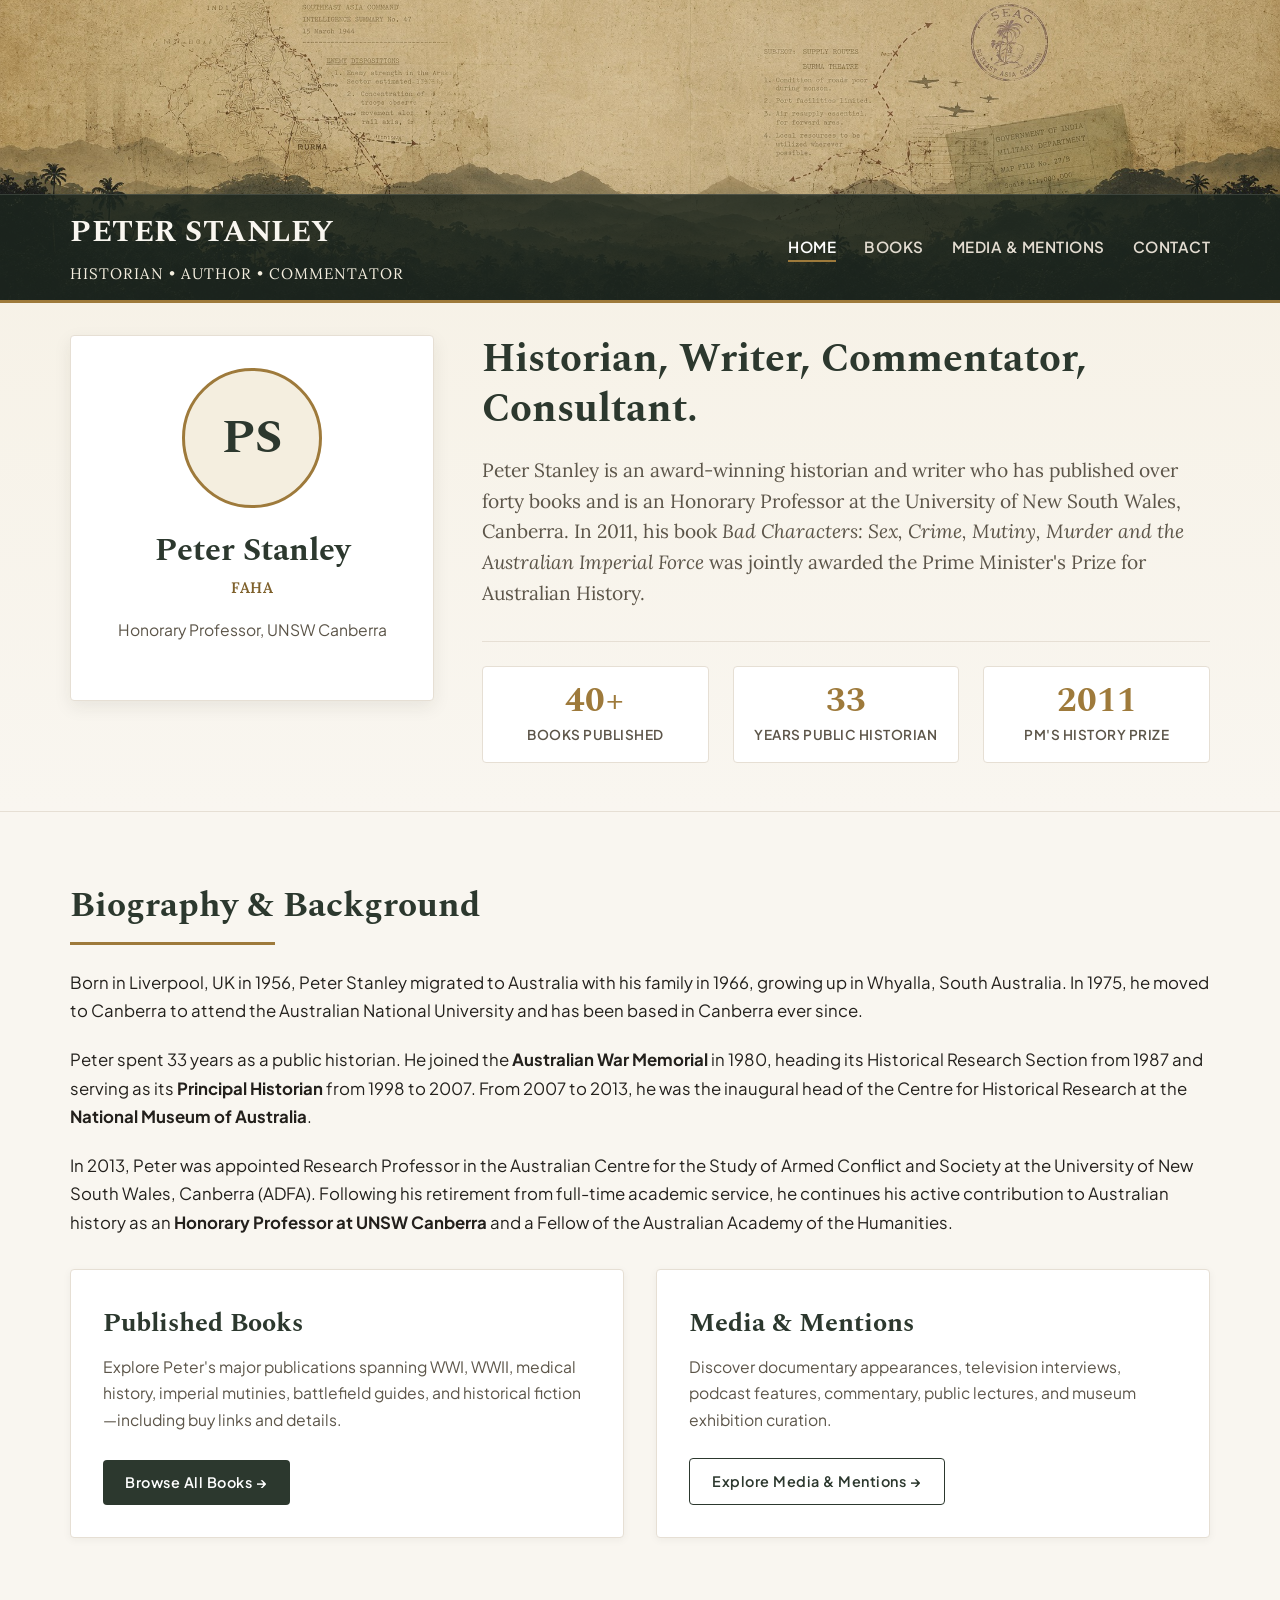
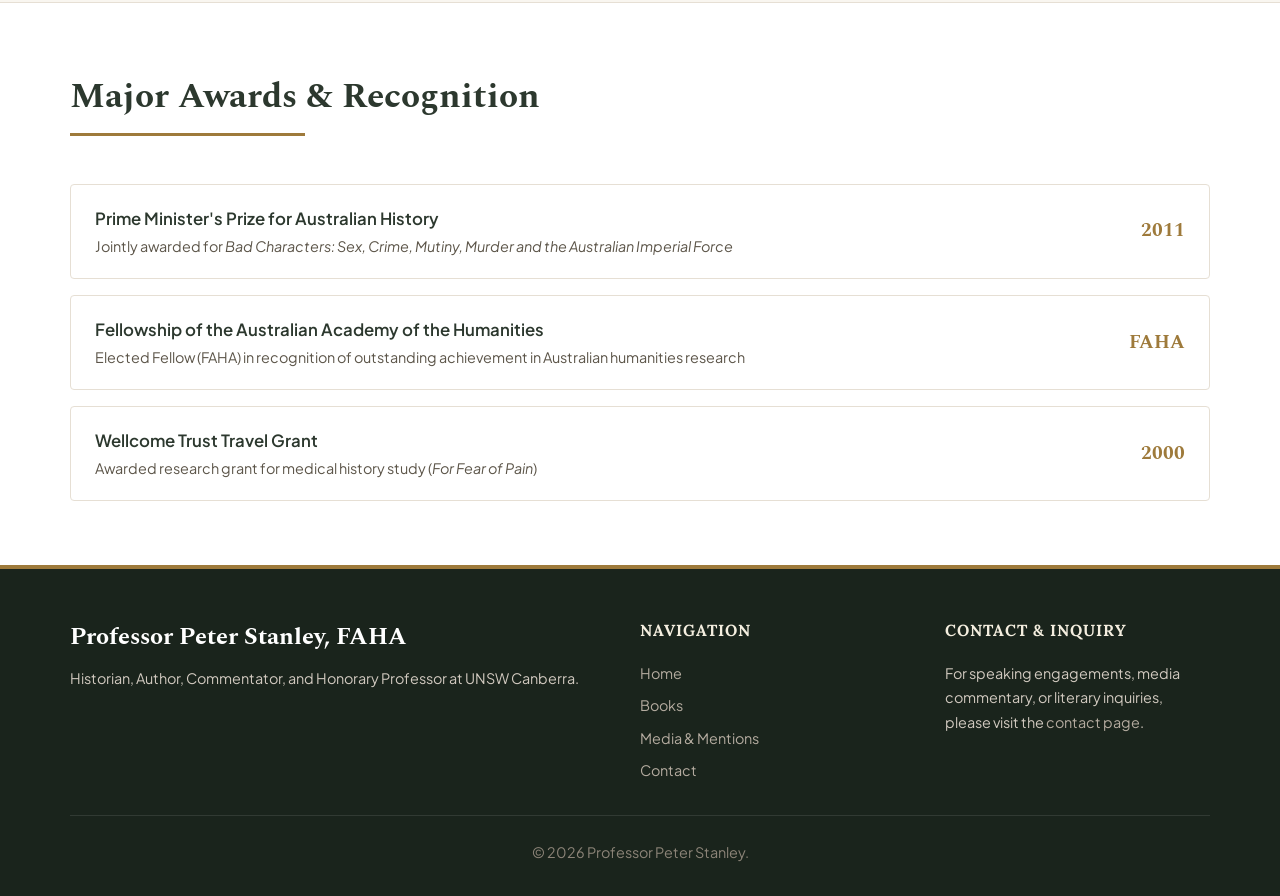
==== index.html @ 70f0b4b2 "Checkpoint researched historian site" ====
<!DOCTYPE html>
<html lang="en">
<head>
  <meta charset="UTF-8">
  <meta name="viewport" content="width=device-width, initial-scale=1.0">
  <title>Professor Peter Stanley, FAHA | Historian & Author</title>
  <meta name="description" content="Official website of Professor Peter Stanley FAHA, award-winning Australian military and social historian, author of over 40 books.">
  <link rel="stylesheet" href="css/style.css">
</head>
<body>

  <!-- Header Banner & Overlay Navigation -->
  <header class="site-header">
    <div class="banner-wrapper">
      <img src="assets/header-banner.jpg" alt="SEAC Intelligence Summary & Burma Map Banner" class="banner-img">
    </div>
    <nav class="site-brand-nav">
      <div class="container brand-nav-container">
        <div class="site-title">
          PETER STANLEY
          <span>Historian • Author • Commentator</span>
        </div>
        <button class="nav-toggle" aria-label="Toggle Navigation">&#9776;</button>
        <div class="main-nav">
          <ul>
            <li><a href="index.html" class="active">Home</a></li>
            <li><a href="books.html">Books</a></li>
            <li><a href="media.html">Media & Mentions</a></li>
            <li><a href="contact.html">Contact</a></li>
          </ul>
        </div>
      </div>
    </nav>
  </header>

  <!-- Hero Section -->
  <section class="hero-section">
    <div class="container hero-grid">
      
      <!-- Profile Card -->
      <div class="hero-profile-card">
        <div class="profile-avatar-placeholder">PS</div>
        <h1 class="profile-name">Peter Stanley</h1>
        <div class="profile-postnominal">FAHA</div>
        <p class="card-desc">Honorary Professor, UNSW Canberra</p>
      </div>

      <!-- Hero Content -->
      <div class="hero-content-box">
        <h2 class="hero-tagline">Historian, Writer, Commentator, Consultant.</h2>
        <p class="hero-lead">
          Peter Stanley is an award-winning historian and writer who has published over forty books and is an Honorary Professor at the University of New South Wales, Canberra. In 2011, his book <em>Bad Characters: Sex, Crime, Mutiny, Murder and the Australian Imperial Force</em> was jointly awarded the Prime Minister's Prize for Australian History.
        </p>

        <!-- Stats Grid -->
        <div class="hero-stats">
          <div class="stat-card">
            <div class="stat-number">40+</div>
            <div class="stat-label">Books Published</div>
          </div>
          <div class="stat-card">
            <div class="stat-number">33</div>
            <div class="stat-label">Years Public Historian</div>
          </div>
          <div class="stat-card">
            <div class="stat-number">2011</div>
            <div class="stat-label">PM's History Prize</div>
          </div>
        </div>
      </div>

    </div>
  </section>

  <!-- Biography Section -->
  <section class="section">
    <div class="container">
      <h2 class="section-title">Biography & Background</h2>
      <div class="bio-content">
        <p>
          Born in Liverpool, UK in 1956, Peter Stanley migrated to Australia with his family in 1966, growing up in Whyalla, South Australia. In 1975, he moved to Canberra to attend the Australian National University and has been based in Canberra ever since.
        </p>
        <p>
          Peter spent 33 years as a public historian. He joined the <strong>Australian War Memorial</strong> in 1980, heading its Historical Research Section from 1987 and serving as its <strong>Principal Historian</strong> from 1998 to 2007. From 2007 to 2013, he was the inaugural head of the Centre for Historical Research at the <strong>National Museum of Australia</strong>.
        </p>
        <p>
          In 2013, Peter was appointed Research Professor in the Australian Centre for the Study of Armed Conflict and Society at the University of New South Wales, Canberra (ADFA). Following his retirement from full-time academic service, he continues his active contribution to Australian history as an <strong>Honorary Professor at UNSW Canberra</strong> and a Fellow of the Australian Academy of the Humanities.
        </p>
      </div>

      <!-- Feature Cards Grid -->
      <div class="cards-grid">
        <div class="feature-card">
          <div>
            <h3 class="card-title">Published Books</h3>
            <p class="card-desc">
              Explore Peter's major publications spanning WWI, WWII, medical history, imperial mutinies, battlefield guides, and historical fiction—including buy links and details.
            </p>
          </div>
          <div>
            <a href="books.html" class="btn btn-primary">Browse All Books &rarr;</a>
          </div>
        </div>

        <div class="feature-card">
          <div>
            <h3 class="card-title">Media & Mentions</h3>
            <p class="card-desc">
              Discover documentary appearances, television interviews, podcast features, commentary, public lectures, and museum exhibition curation.
            </p>
          </div>
          <div>
            <a href="media.html" class="btn btn-outline">Explore Media & Mentions &rarr;</a>
          </div>
        </div>
      </div>
    </div>
  </section>

  <!-- Major Honors Section -->
  <section class="section" style="background-color: var(--color-card-bg); border-top: 1px solid var(--color-card-border);">
    <div class="container">
      <h2 class="section-title">Major Awards & Recognition</h2>
      <ul class="awards-list">
        <li class="award-item">
          <div>
            <div class="award-name">Prime Minister's Prize for Australian History</div>
            <div class="award-detail">Jointly awarded for <em>Bad Characters: Sex, Crime, Mutiny, Murder and the Australian Imperial Force</em></div>
          </div>
          <div class="award-year">2011</div>
        </li>
        <li class="award-item">
          <div>
            <div class="award-name">Fellowship of the Australian Academy of the Humanities</div>
            <div class="award-detail">Elected Fellow (FAHA) in recognition of outstanding achievement in Australian humanities research</div>
          </div>
          <div class="award-year">FAHA</div>
        </li>
        <li class="award-item">
          <div>
            <div class="award-name">Wellcome Trust Travel Grant</div>
            <div class="award-detail">Awarded research grant for medical history study (<em>For Fear of Pain</em>)</div>
          </div>
          <div class="award-year">2000</div>
        </li>
      </ul>
    </div>
  </section>

  <!-- Footer -->
  <footer class="site-footer">
    <div class="container">
      <div class="footer-grid">
        <div class="footer-brand">
          <h3>Professor Peter Stanley, FAHA</h3>
          <p>Historian, Author, Commentator, and Honorary Professor at UNSW Canberra.</p>
        </div>
        <div class="footer-links">
          <h4>Navigation</h4>
          <ul>
            <li><a href="index.html">Home</a></li>
            <li><a href="books.html">Books</a></li>
            <li><a href="media.html">Media & Mentions</a></li>
            <li><a href="contact.html">Contact</a></li>
          </ul>
        </div>
        <div class="footer-links">
          <h4>Contact & Inquiry</h4>
          <p>For speaking engagements, media commentary, or literary inquiries, please visit the <a href="contact.html">contact page</a>.</p>
        </div>
      </div>
      <div class="footer-bottom">
        <p>&copy; 2026 Professor Peter Stanley.</p>
      </div>
    </div>
  </footer>

  <script src="js/main.js"></script>
</body>
</html>
---- css/style.css ----
/* ==========================================================================
   Peter Stanley - Historian & Author
   Design System & Main Stylesheet
   ========================================================================== */

/* Fonts Import */
@import url('https://fonts.googleapis.com/css2?family=Spectral:ital,wght@0,400;0,600;0,700;1,400&family=Lora:ital,wght@0,400;0,500;1,400&family=Plus+Jakarta+Sans:wght@400;500;600;700&display=swap');

/* Color Variables derived from Vintage Map Header Banner */
:root {
  --color-bg: #F9F6F0;
  --color-card-bg: #FFFFFF;
  --color-card-border: #E6DFD4;
  --color-text-main: #23201C;
  --color-text-muted: #5C5549;
  --color-text-light: #807667;
  
  --color-primary: #2C382E;      /* Deep Olive / Jungle Green */
  --color-primary-hover: #1E281F;
  --color-accent: #9E7A3B;       /* Vintage Brass / Sepia Gold */
  --color-accent-hover: #7E602B;
  --color-accent-light: #F4EEDF;
  
  --font-heading: 'Spectral', Georgia, serif;
  --font-subheading: 'Lora', serif;
  --font-body: 'Plus Jakarta Sans', -apple-system, BlinkMacSystemFont, sans-serif;
  
  --shadow-sm: 0 2px 8px rgba(35, 32, 28, 0.05);
  --shadow-md: 0 6px 18px rgba(35, 32, 28, 0.08);
  --shadow-lg: 0 12px 30px rgba(35, 32, 28, 0.12);
  
  --radius-sm: 4px;
  --radius-md: 4px;
  --radius-lg: 4px;
  
  --max-width: 1140px;
}

/* Reset & Base Styles */
*, *::before, *::after {
  box-sizing: border-box;
  margin: 0;
  padding: 0;
}

html {
  font-size: 16px;
  scroll-behavior: smooth;
}

body {
  background-color: var(--color-bg);
  color: var(--color-text-main);
  font-family: var(--font-body);
  font-size: 1.05rem;
  line-height: 1.7;
  -webkit-font-smoothing: antialiased;
}

a {
  color: var(--color-accent-hover);
  text-decoration: none;
  transition: color 0.2s ease, border-color 0.2s ease;
}

a:hover {
  color: var(--color-primary);
}

img {
  max-width: 100%;
  height: auto;
  display: block;
}

/* Layout Utilities */
.container {
  width: 90%;
  max-width: var(--max-width);
  margin: 0 auto;
}

/* Top Banner Header & Nav Overlay */
.site-header {
  position: relative;
  width: 100%;
  background-color: #1A241C;
  border-bottom: 3px solid var(--color-accent);
}

.banner-wrapper {
  width: 100%;
  height: 300px;
  overflow: hidden;
  position: relative;
}

.banner-img {
  width: 100%;
  height: 100%;
  object-fit: cover;
  object-position: center bottom;
  filter: contrast(1.05) brightness(0.95);
}

@media (max-width: 768px) {
  .banner-wrapper {
    height: 180px;
  }
}

/* Brand Bar & Navigation (Overlays the bottom of banner image) */
.site-brand-nav {
  position: absolute;
  bottom: 0;
  left: 0;
  right: 0;
  z-index: 100;
  background-color: rgba(28, 38, 30, 0.8);
  border-top: 1px solid rgba(255, 255, 255, 0.12);
  color: #F9F6F0;
  transition: all 0.3s ease;
}

.site-brand-nav.is-sticky {
  position: fixed;
  top: 0;
  bottom: auto;
  background-color: #232D25;
  box-shadow: 0 4px 20px rgba(0,0,0,0.3);
  border-top: none;
}

.brand-nav-container {
  display: flex;
  justify-content: space-between;
  align-items: center;
  padding: 0.85rem 0;
}

.site-title {
  font-family: var(--font-heading);
  font-size: 1.85rem;
  font-weight: 700;
  color: #F9F6F0;
  letter-spacing: 0.5px;
}

.site-title span {
  font-family: var(--font-subheading);
  font-size: 0.95rem;
  font-weight: 400;
  color: var(--color-accent-light);
  display: block;
  letter-spacing: 1px;
  text-transform: uppercase;
  margin-top: 2px;
}

/* Navigation Links */
.main-nav ul {
  display: flex;
  list-style: none;
  gap: 1.75rem;
}

.main-nav a {
  color: #E2DBD0;
  font-family: var(--font-body);
  font-size: 0.95rem;
  font-weight: 600;
  letter-spacing: 0.5px;
  text-transform: uppercase;
  padding: 0.4rem 0;
  position: relative;
}

.main-nav a::after {
  content: '';
  position: absolute;
  bottom: 0;
  left: 0;
  width: 0;
  height: 2px;
  background-color: var(--color-accent);
  transition: width 0.25s ease;
}

.main-nav a:hover,
.main-nav a.active {
  color: #FFFFFF;
}

.main-nav a:hover::after,
.main-nav a.active::after {
  width: 100%;
}

/* Mobile Nav Toggle */
.nav-toggle {
  display: none;
  background: none;
  border: none;
  color: #F9F6F0;
  font-size: 1.5rem;
  cursor: pointer;
}

/* Hero Section */
.hero-section {
  padding: 2rem 0 3rem;
  background: linear-gradient(180deg, rgba(244, 238, 223, 0.5) 0%, rgba(249, 246, 240, 0) 100%);
  border-bottom: 1px solid var(--color-card-border);
}

.hero-grid {
  display: grid;
  grid-template-columns: 1fr 2fr;
  gap: 3rem;
  align-items: start;
}

@media (max-width: 868px) {
  .hero-grid {
    grid-template-columns: 1fr;
    gap: 2rem;
  }
}

.hero-profile-card {
  background-color: var(--color-card-bg);
  border: 1px solid var(--color-card-border);
  padding: 2rem;
  border-radius: var(--radius-md);
  box-shadow: var(--shadow-md);
  text-align: center;
}

.profile-avatar-placeholder {
  width: 140px;
  height: 140px;
  border-radius: 50%;
  background-color: var(--color-accent-light);
  border: 3px solid var(--color-accent);
  margin: 0 auto 1.5rem;
  display: flex;
  align-items: center;
  justify-content: center;
  font-family: var(--font-heading);
  font-size: 3rem;
  color: var(--color-primary);
  font-weight: 700;
}

.profile-name {
  font-family: var(--font-heading);
  font-size: 2rem;
  color: var(--color-primary);
  line-height: 1.2;
  margin-bottom: 0.3rem;
}

.profile-postnominal {
  font-family: var(--font-subheading);
  font-size: 0.95rem;
  color: var(--color-accent-hover);
  font-weight: 600;
  letter-spacing: 0.5px;
  margin-bottom: 1rem;
}

.profile-badges {
  display: flex;
  flex-direction: column;
  gap: 0.5rem;
  margin-top: 1.25rem;
  font-size: 0.85rem;
  color: var(--color-text-muted);
}

.badge-item {
  background-color: var(--color-bg);
  padding: 0.4rem 0.75rem;
  border-radius: var(--radius-sm);
  border: 1px solid var(--color-card-border);
  font-weight: 500;
}

/* Hero Content */
.hero-tagline {
  font-family: var(--font-heading);
  font-size: 2.5rem;
  color: var(--color-primary);
  line-height: 1.25;
  margin-bottom: 1.25rem;
}

.hero-lead {
  font-family: var(--font-subheading);
  font-size: 1.2rem;
  color: var(--color-text-muted);
  line-height: 1.6;
  margin-bottom: 1.5rem;
}

.hero-stats {
  display: grid;
  grid-template-columns: repeat(3, 1fr);
  gap: 1.5rem;
  margin-top: 2rem;
  padding-top: 1.5rem;
  border-top: 1px solid var(--color-card-border);
}

.stat-card {
  background: var(--color-card-bg);
  padding: 1rem;
  border-radius: var(--radius-sm);
  border: 1px solid var(--color-card-border);
  text-align: center;
}

.stat-number {
  font-family: var(--font-heading);
  font-size: 2.2rem;
  font-weight: 700;
  color: var(--color-accent);
  line-height: 1;
}

.stat-label {
  font-size: 0.85rem;
  font-weight: 600;
  text-transform: uppercase;
  color: var(--color-text-muted);
  margin-top: 0.3rem;
  letter-spacing: 0.5px;
}

/* Main Content Sections */
.section {
  padding: 4rem 0;
}

.section-title {
  font-family: var(--font-heading);
  font-size: 2.2rem;
  color: var(--color-primary);
  margin-bottom: 1.5rem;
  position: relative;
  display: inline-block;
}

.section-title::after {
  content: '';
  display: block;
  width: 50%;
  height: 3px;
  background-color: var(--color-accent);
  margin-top: 0.4rem;
}

.bio-content p {
  margin-bottom: 1.25rem;
  color: var(--color-text-main);
  font-size: 1.05rem;
}

/* Feature Cards Grid */
.cards-grid {
  display: grid;
  grid-template-columns: repeat(auto-fit, minmax(320px, 1fr));
  gap: 2rem;
  margin-top: 2rem;
}

.feature-card {
  background-color: var(--color-card-bg);
  border: 1px solid var(--color-card-border);
  border-radius: var(--radius-md);
  padding: 2rem;
  box-shadow: var(--shadow-sm);
  transition: transform 0.25s ease, box-shadow 0.25s ease;
  display: flex;
  flex-direction: column;
  justify-content: space-between;
}

.feature-card:hover {
  transform: translateY(-4px);
  box-shadow: var(--shadow-md);
}

.book-card { gap: 1rem; }

.book-cover {
  display: block;
  width: 100%;
  height: 290px;
  object-fit: contain;
  object-position: center;
  background: #eee8dc;
  border: 1px solid var(--color-card-border);
}

.card-icon {
  font-size: 2rem;
  margin-bottom: 1rem;
}

.card-title {
  font-family: var(--font-heading);
  font-size: 1.6rem;
  color: var(--color-primary);
  margin-bottom: 0.5rem;
}

.card-subtitle {
  font-family: var(--font-body);
  font-size: 1rem;
  font-weight: 600;
  color: var(--color-primary);
  margin-bottom: 0.75rem;
  line-height: 1.4;
}

.card-desc {
  color: var(--color-text-muted);
  font-size: 0.98rem;
  margin-bottom: 1.5rem;
}

.btn {
  display: inline-flex;
  align-items: center;
  gap: 0.5rem;
  padding: 0.65rem 1.4rem;
  font-family: var(--font-body);
  font-size: 0.9rem;
  font-weight: 600;
  letter-spacing: 0.5px;
  border-radius: var(--radius-sm);
  transition: all 0.2s ease;
  cursor: pointer;
  border: none;
}

.btn-primary {
  background-color: var(--color-primary);
  color: #FFFFFF;
}

.btn-primary:hover {
  background-color: var(--color-primary-hover);
  color: #FFFFFF;
}

.btn-outline {
  background-color: transparent;
  color: var(--color-primary);
  border: 1.5px solid var(--color-primary);
}

.btn-outline:hover {
  background-color: var(--color-primary);
  color: #FFFFFF;
}

/* Honors / Awards Table */
.awards-list {
  list-style: none;
  display: grid;
  gap: 1rem;
  margin-top: 1.5rem;
}

.award-item {
  background-color: var(--color-card-bg);
  border: 1px solid var(--color-card-border);
  padding: 1.25rem 1.5rem;
  border-radius: var(--radius-sm);
  display: flex;
  justify-content: space-between;
  align-items: center;
}

.award-name {
  font-weight: 600;
  color: var(--color-primary);
  font-size: 1.05rem;
}

.award-detail {
  font-size: 0.9rem;
  color: var(--color-text-muted);
}

.award-year {
  font-family: var(--font-heading);
  font-size: 1.2rem;
  font-weight: 700;
  color: var(--color-accent);
}

/* Footer */
.site-footer {
  background-color: #1A241C;
  color: #D2CAC0;
  padding: 3rem 0 2rem;
  border-top: 4px solid var(--color-accent);
  font-size: 0.9rem;
}

.footer-grid {
  display: grid;
  grid-template-columns: 2fr 1fr 1fr;
  gap: 2.5rem;
  margin-bottom: 2rem;
}

@media (max-width: 768px) {
  .footer-grid {
    grid-template-columns: 1fr;
    gap: 2rem;
  }
  
  .main-nav {
    display: none;
  }
  
  .main-nav.open {
    display: block;
    width: 100%;
    margin-top: 1rem;
  }
  
  .main-nav.open ul {
    flex-direction: column;
    gap: 0.75rem;
  }
  
  .nav-toggle {
    display: block;
  }
  
  .hero-stats {
    grid-template-columns: 1fr;
  }
}

.footer-brand h3 {
  font-family: var(--font-heading);
  font-size: 1.5rem;
  color: #FFFFFF;
  margin-bottom: 0.5rem;
}

.footer-links h4 {
  font-family: var(--font-subheading);
  font-size: 1rem;
  color: var(--color-accent-light);
  margin-bottom: 1rem;
  text-transform: uppercase;
  letter-spacing: 1px;
}

.footer-links ul {
  list-style: none;
  display: flex;
  flex-direction: column;
  gap: 0.5rem;
}

.footer-links a {
  color: #B5ACA0;
}

.footer-links a:hover {
  color: #FFFFFF;
}

.footer-bottom {
  border-top: 1px solid rgba(255,255,255,0.1);
  padding-top: 1.5rem;
  text-align: center;
  color: #8C8478;
}
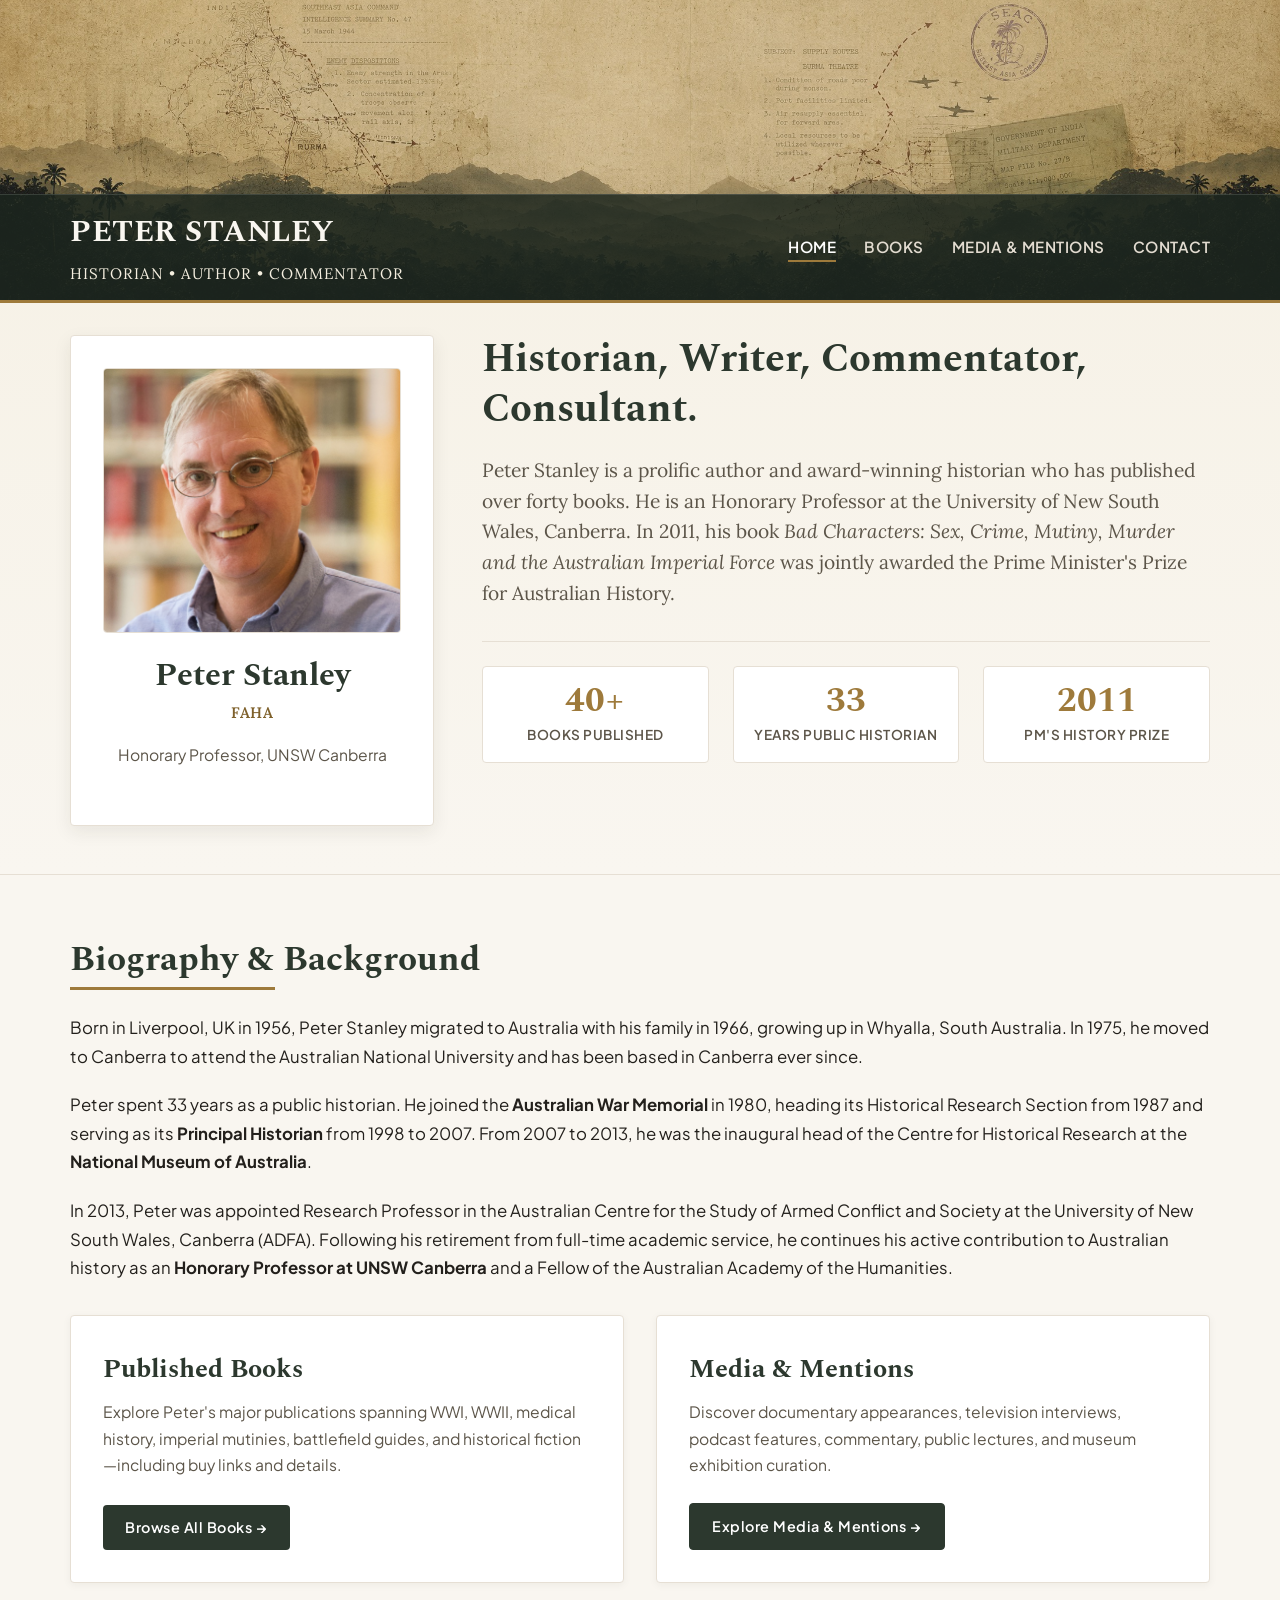
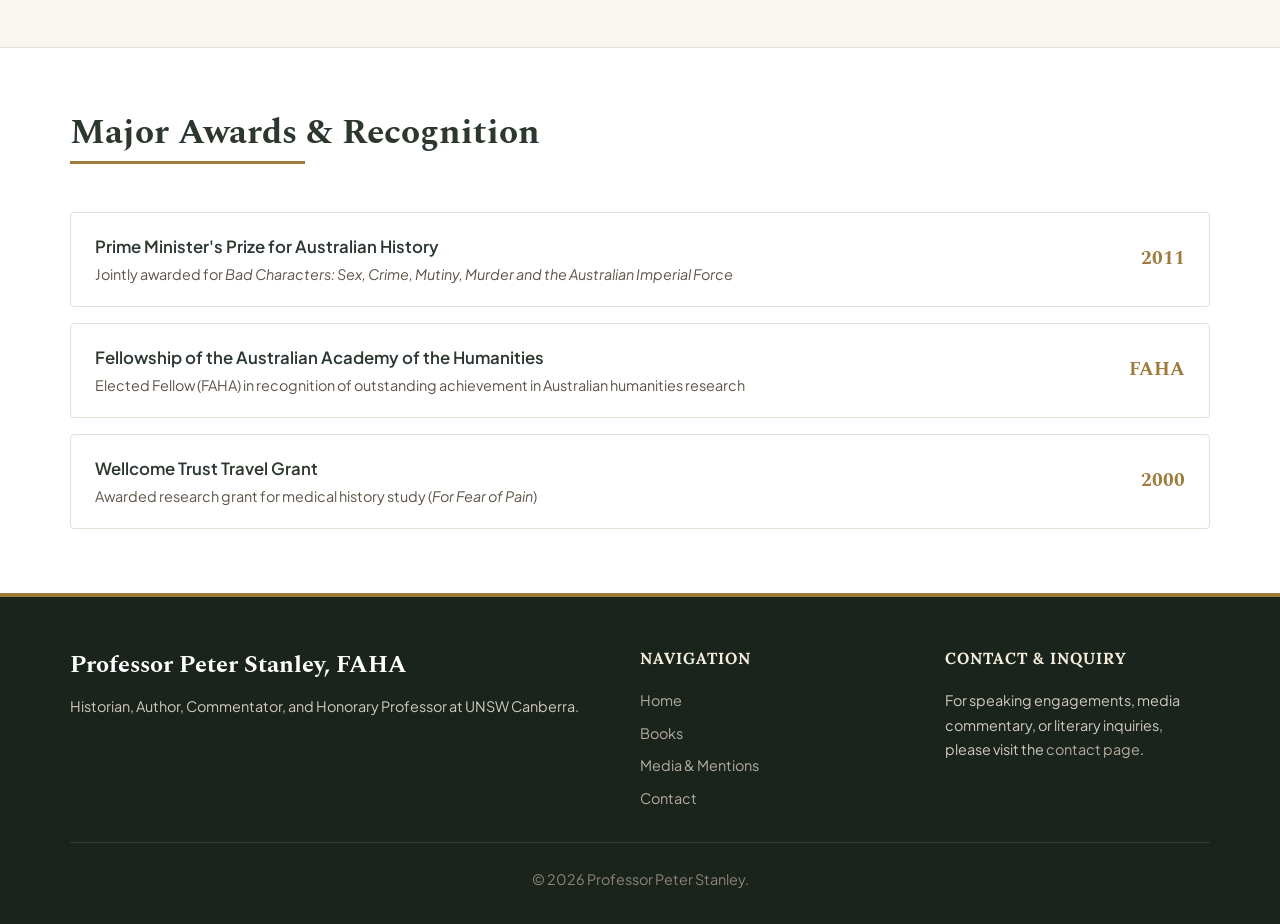
==== commit 79ab4db2: "Publish Peter Stanley website updates" ====
--- a/index.html
+++ b/index.html
@@ -4,7 +4,7 @@
   <meta charset="UTF-8">
   <meta name="viewport" content="width=device-width, initial-scale=1.0">
   <title>Professor Peter Stanley, FAHA | Historian & Author</title>
-  <meta name="description" content="Official website of Professor Peter Stanley FAHA, award-winning Australian military and social historian, author of over 40 books.">
+  <meta name="description" content="Official website of Professor Peter Stanley FAHA, prolific author and award-winning Australian military and social historian, with over 40 books.">
   <link rel="stylesheet" href="css/style.css">
 </head>
 <body>
@@ -39,7 +39,7 @@
       
       <!-- Profile Card -->
       <div class="hero-profile-card">
-        <div class="profile-avatar-placeholder">PS</div>
+        <img class="profile-photo" src="assets/profile-peter-stanley.jpg" alt="Professor Peter Stanley">
         <h1 class="profile-name">Peter Stanley</h1>
         <div class="profile-postnominal">FAHA</div>
         <p class="card-desc">Honorary Professor, UNSW Canberra</p>
@@ -49,7 +49,7 @@
       <div class="hero-content-box">
         <h2 class="hero-tagline">Historian, Writer, Commentator, Consultant.</h2>
         <p class="hero-lead">
-          Peter Stanley is an award-winning historian and writer who has published over forty books and is an Honorary Professor at the University of New South Wales, Canberra. In 2011, his book <em>Bad Characters: Sex, Crime, Mutiny, Murder and the Australian Imperial Force</em> was jointly awarded the Prime Minister's Prize for Australian History.
+          Peter Stanley is a prolific author and award-winning historian who has published over forty books. He is an Honorary Professor at the University of New South Wales, Canberra. In 2011, his book <em>Bad Characters: Sex, Crime, Mutiny, Murder and the Australian Imperial Force</em> was jointly awarded the Prime Minister's Prize for Australian History.
         </p>
 
         <!-- Stats Grid -->
--- a/css/style.css
+++ b/css/style.css
@@ -105,7 +105,19 @@
 
 @media (max-width: 768px) {
   .banner-wrapper {
-    height: 180px;
+    height: 300px;
+    position: relative;
+    overflow: hidden;
+  }
+  .banner-img {
+    width: auto;
+    min-width: 1200px;
+    height: 400px;
+    max-width: none;
+    position: absolute;
+    right: -110px;
+    top: -150px;
+    object-fit: cover;
   }
 }
 
@@ -236,20 +248,15 @@
   text-align: center;
 }
 
-.profile-avatar-placeholder {
-  width: 140px;
-  height: 140px;
-  border-radius: 50%;
-  background-color: var(--color-accent-light);
-  border: 3px solid var(--color-accent);
+.profile-photo {
+  display: block;
+  width: auto;
+  max-width: 100%;
+  height: auto;
+  max-height: 320px;
+  border-radius: var(--radius-md);
+  border: 1px solid var(--color-card-border);
   margin: 0 auto 1.5rem;
-  display: flex;
-  align-items: center;
-  justify-content: center;
-  font-family: var(--font-heading);
-  font-size: 3rem;
-  color: var(--color-primary);
-  font-weight: 700;
 }
 
 .profile-name {
@@ -346,6 +353,7 @@
   font-family: var(--font-heading);
   font-size: 2.2rem;
   color: var(--color-primary);
+  line-height: 1.2;
   margin-bottom: 1.5rem;
   position: relative;
   display: inline-block;
@@ -391,16 +399,86 @@
   box-shadow: var(--shadow-md);
 }
 
-.book-card { gap: 1rem; }
-
-.book-cover {
+/* Books Grid Layout - 2 Columns */
+.books-grid {
+  display: grid;
+  grid-template-columns: repeat(2, 1fr);
+  gap: 2rem;
+}
+
+@media (max-width: 900px) {
+  .books-grid {
+    grid-template-columns: 1fr;
+  }
+}
+
+/* Horizontal Book Card Layout */
+.book-card-horizontal {
+  background-color: var(--color-card-bg);
+  border: 1px solid var(--color-card-border);
+  border-radius: var(--radius-sm);
+  padding: 1.5rem;
+  display: flex;
+  flex-direction: row;
+  gap: 1.5rem;
+  align-items: stretch;
+  box-shadow: var(--shadow-sm);
+  transition: transform 0.25s ease, box-shadow 0.25s ease;
+}
+
+.book-card-horizontal:hover {
+  transform: translateY(-3px);
+  box-shadow: var(--shadow-md);
+}
+
+.book-cover-left {
+  width: auto;
+  min-width: 0;
+  max-width: 125px;
+  height: auto;
+  max-height: 185px;
+  object-fit: cover;
+  border-radius: var(--radius-sm);
+  box-shadow: 0 4px 12px rgba(35, 32, 28, 0.15);
+  border: 1px solid var(--color-card-border);
+  background-color: #EFE9DD;
   display: block;
+}
+
+.book-details-right {
+  display: flex;
+  flex-direction: column;
+  justify-content: space-between;
+  flex: 1;
   width: 100%;
-  height: 290px;
-  object-fit: contain;
-  object-position: center;
-  background: #eee8dc;
-  border: 1px solid var(--color-card-border);
+}
+
+@media (max-width: 640px) {
+  .book-card-horizontal {
+    flex-direction: column;
+    align-items: center;
+    padding: 1.25rem;
+  }
+  
+  .book-cover-left {
+    width: auto;
+    min-width: 0;
+    max-width: 140px;
+    height: auto;
+    max-height: 200px;
+    margin-bottom: 0.5rem;
+  }
+
+  .book-details-right {
+    width: 100%;
+    text-align: left;
+  }
+
+  .book-details-right .btn {
+    width: 100%;
+    justify-content: center;
+    margin-top: 1rem;
+  }
 }
 
 .card-icon {
@@ -455,15 +533,27 @@
   color: #FFFFFF;
 }
 
+.publisher-tag {
+  font-size: 0.8rem;
+  font-weight: 600;
+  text-transform: uppercase;
+  letter-spacing: 0.5px;
+  color: var(--color-text-muted);
+  background: transparent;
+  border: none;
+  padding: 0;
+}
+
 .btn-outline {
-  background-color: transparent;
-  color: var(--color-primary);
-  border: 1.5px solid var(--color-primary);
-}
-
-.btn-outline:hover {
   background-color: var(--color-primary);
   color: #FFFFFF;
+  border: 1px solid var(--color-primary);
+}
+
+.btn-outline:hover {
+  background-color: #3C4E3F;
+  color: #FFFFFF;
+  border-color: #3C4E3F;
 }
 
 /* Honors / Awards Table */
@@ -519,28 +609,63 @@
 }
 
 @media (max-width: 768px) {
+  .site-title {
+    font-size: 1.35rem;
+    line-height: 1.2;
+  }
+
+  .site-title span {
+    font-size: 0.7rem;
+    margin-top: 2px;
+  }
+
+  .brand-nav-container {
+    position: relative;
+  }
+  
+  .nav-toggle {
+    display: block;
+    padding: 0.35rem 0.65rem;
+    background: rgba(255, 255, 255, 0.12);
+    border: 1px solid rgba(255, 255, 255, 0.2);
+    border-radius: var(--radius-sm);
+    font-size: 1.2rem;
+    line-height: 1;
+  }
+
+  .main-nav {
+    display: none;
+    position: absolute;
+    top: 100%;
+    left: 0;
+    right: 0;
+    background-color: #1E281F;
+    padding: 1.25rem 1.5rem;
+    border-top: 3px solid var(--color-accent);
+    box-shadow: 0 12px 30px rgba(0, 0, 0, 0.4);
+    z-index: 1000;
+    border-radius: 0 0 var(--radius-sm) var(--radius-sm);
+  }
+  
+  .main-nav.open {
+    display: block;
+  }
+  
+  .main-nav.open ul {
+    flex-direction: column;
+    gap: 0.85rem;
+  }
+
+  .main-nav a {
+    display: block;
+    font-size: 1rem;
+    padding: 0.4rem 0;
+    border-bottom: 1px solid rgba(255, 255, 255, 0.08);
+  }
+  
   .footer-grid {
     grid-template-columns: 1fr;
     gap: 2rem;
-  }
-  
-  .main-nav {
-    display: none;
-  }
-  
-  .main-nav.open {
-    display: block;
-    width: 100%;
-    margin-top: 1rem;
-  }
-  
-  .main-nav.open ul {
-    flex-direction: column;
-    gap: 0.75rem;
-  }
-  
-  .nav-toggle {
-    display: block;
   }
   
   .hero-stats {
